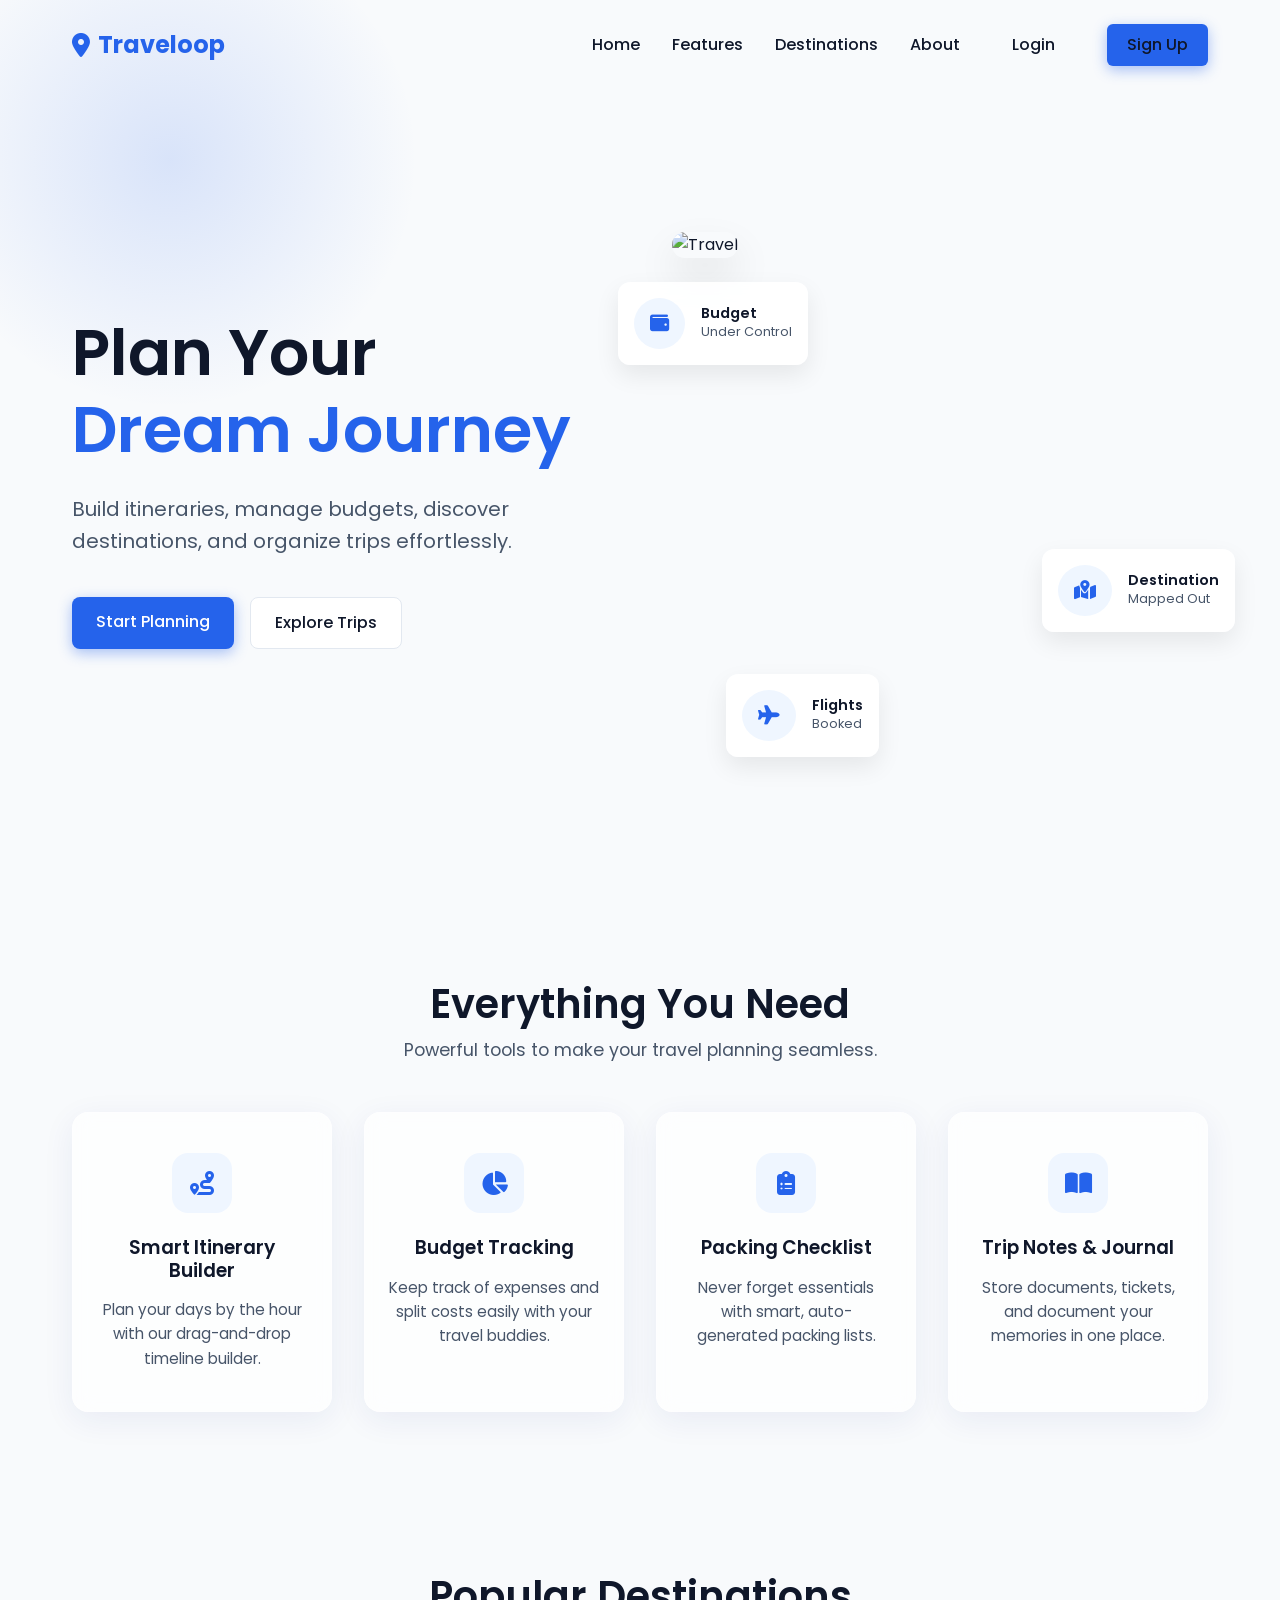
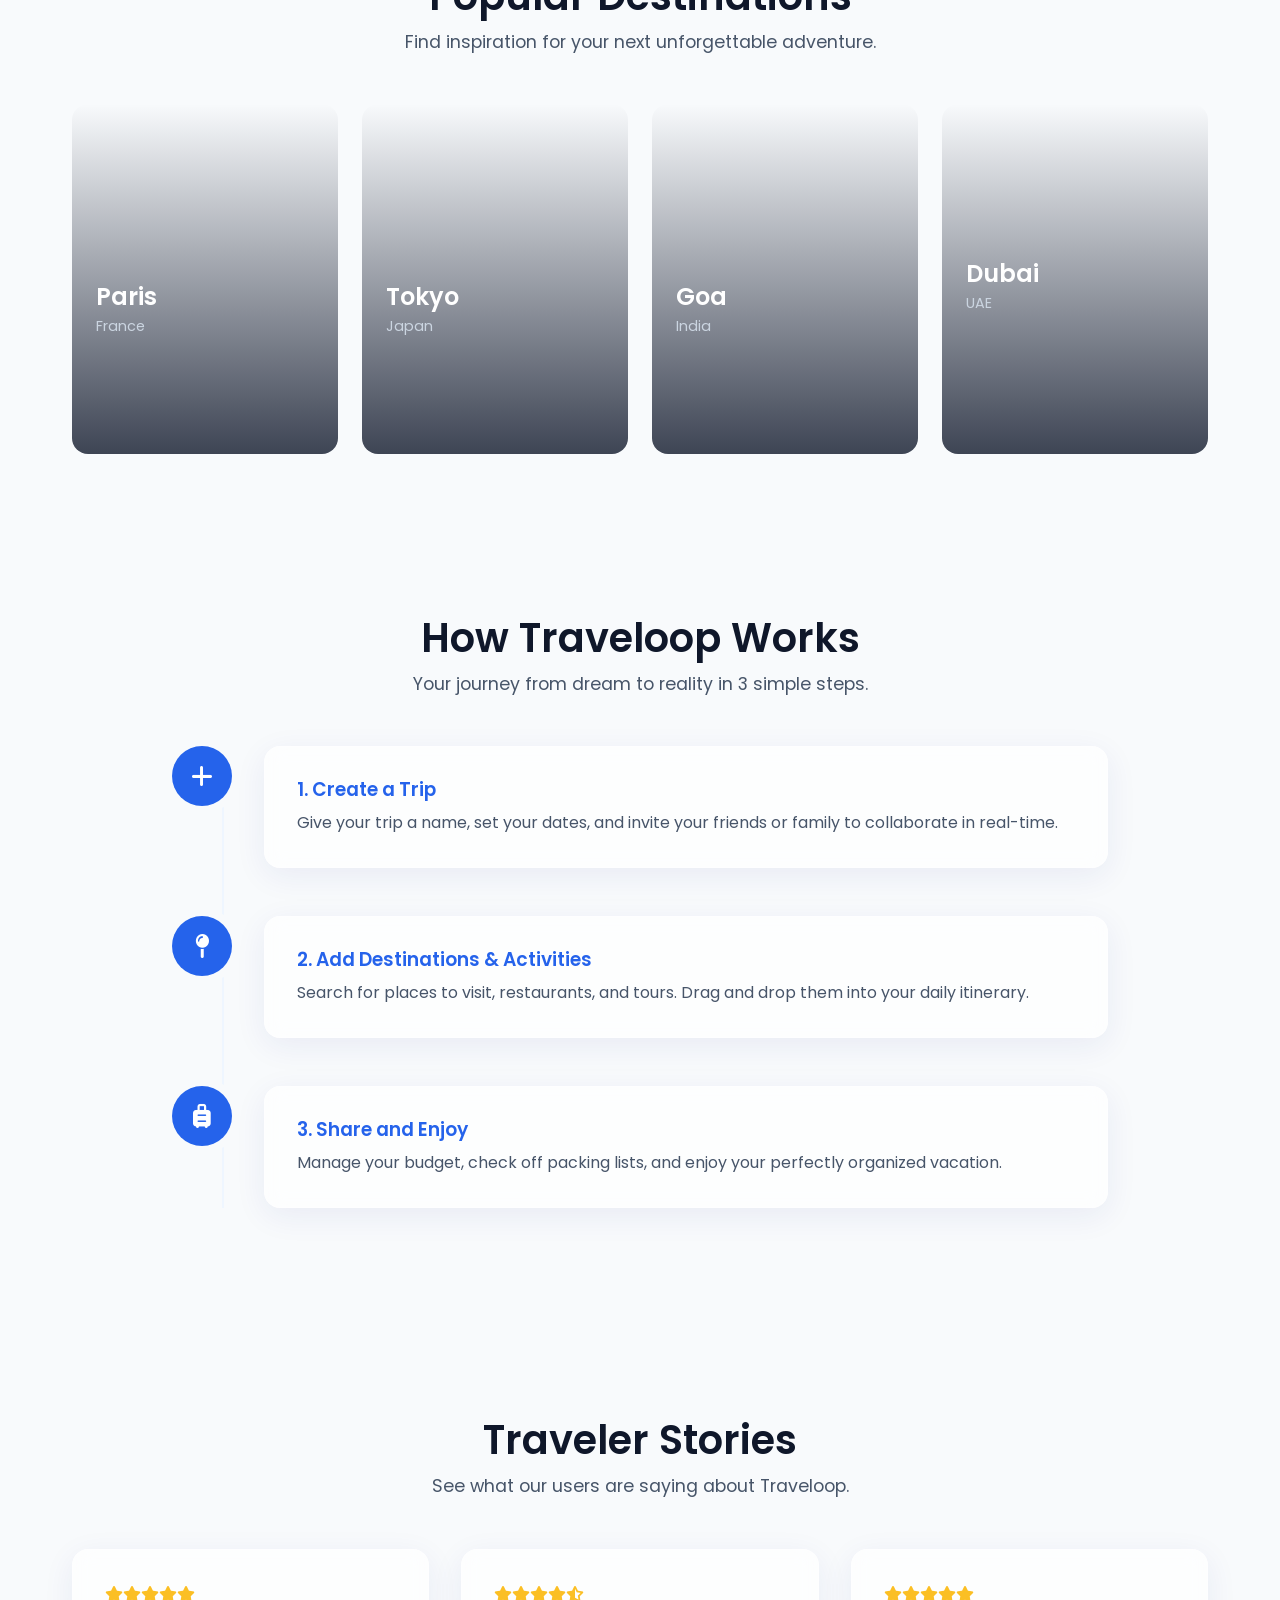
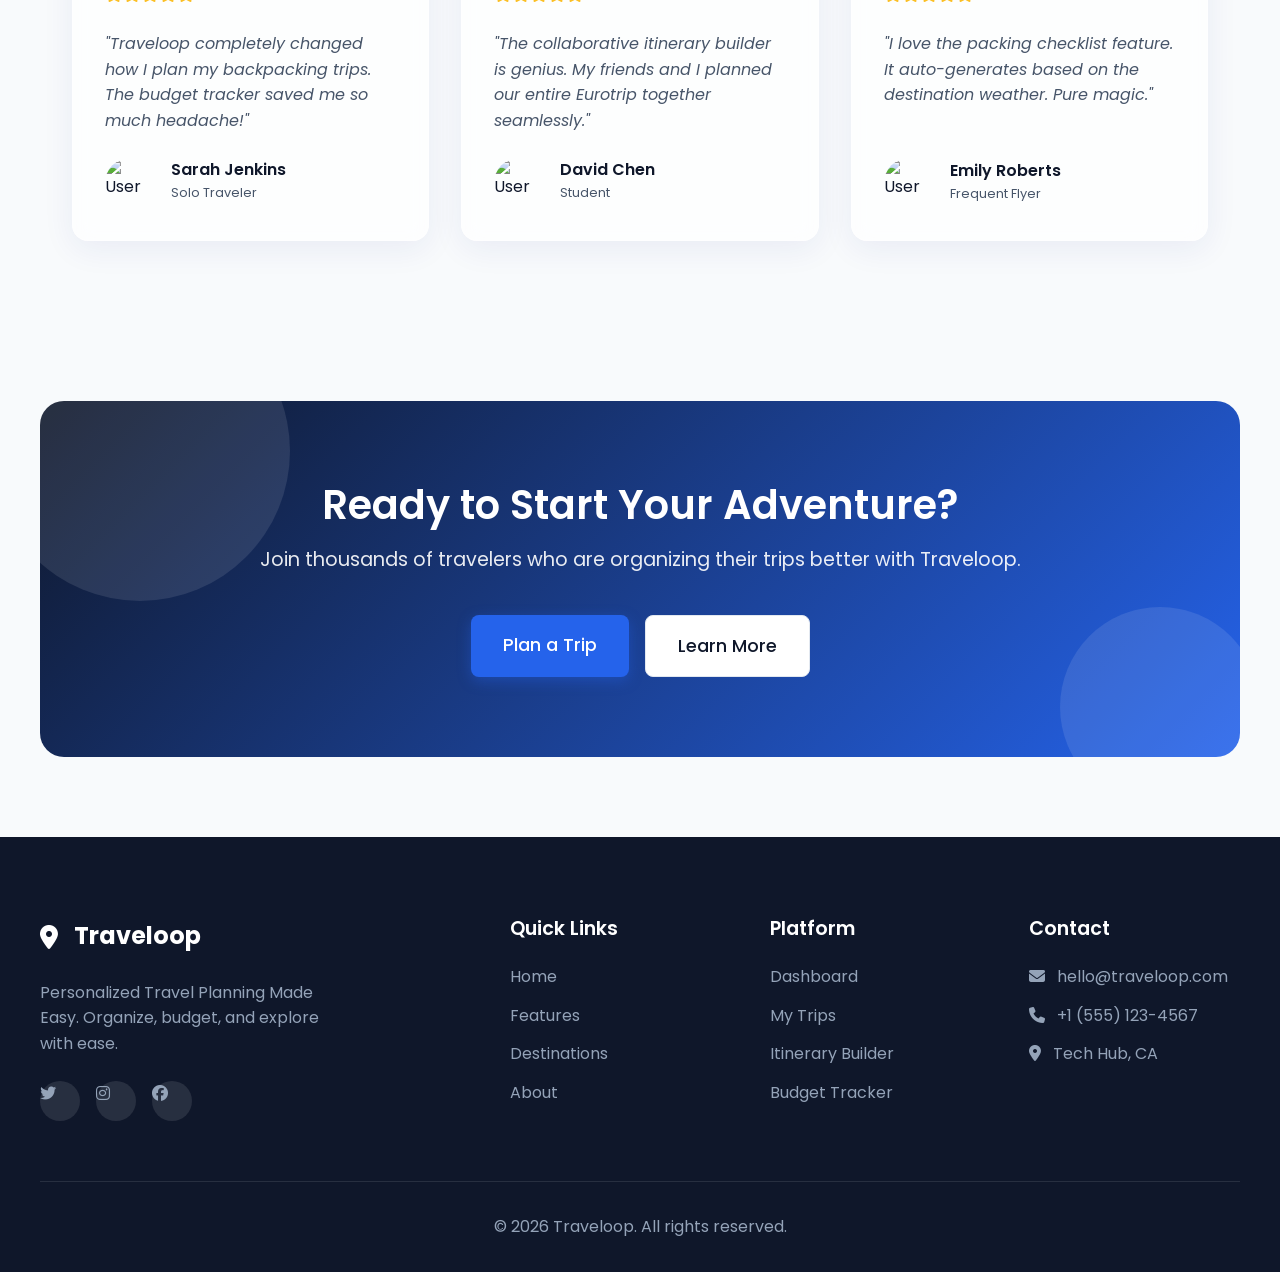
==== index.html @ c803339a "Add files via upload" ====
<!DOCTYPE html>
<html lang="en">
<head>
    <meta charset="UTF-8">
    <meta name="viewport" content="width=device-width, initial-scale=1.0">
    <title>Traveloop | Personalized Travel Planning</title>
    <!-- Google Fonts: Poppins -->
    <link href="https://fonts.googleapis.com/css2?family=Poppins:wght@300;400;500;600;700&display=swap" rel="stylesheet">
    <!-- Font Awesome for Icons -->
    <link rel="stylesheet" href="https://cdnjs.cloudflare.com/ajax/libs/font-awesome/6.4.0/css/all.min.css">
    <!-- Custom CSS -->
    <link rel="stylesheet" href="main.css">
</head>
<body>

    <!-- Navbar -->
    <nav class="navbar" id="navbar">
        <div class="nav-container">
            <a href="index.html" class="logo"><i class="fa-solid fa-location-dot"></i> Traveloop</a>
            <div class="nav-links" id="nav-links">
                <a href="#home">Home</a>
                <a href="#features">Features</a>
                <a href="#destinations">Destinations</a>
                <a href="#about">About</a>
                <a href="login.html" class="nav-btn login-btn">Login</a>
                <a href="signup.html" class="nav-btn signup-btn">Sign Up</a>
            </div>
            <div class="hamburger" id="hamburger">
                <i class="fa-solid fa-bars"></i>
            </div>
        </div>
    </nav>

    <!-- Hero Section -->
    <section id="home" class="hero">
        <div class="hero-content animate-on-scroll">
            <h1>Plan Your <span>Dream Journey</span></h1>
            <p>Build itineraries, manage budgets, discover destinations, and organize trips effortlessly.</p>
            <div class="hero-buttons">
                <a href="login.html" class="btn btn-primary">Start Planning</a>
                <a href="#destinations" class="btn btn-secondary">Explore Trips</a>
            </div>
        </div>
        <div class="hero-visuals animate-on-scroll">
            <div class="illustration-container">
                <img src="https://images.unsplash.com/photo-1436491865332-7a61a109cc05?auto=format&fit=crop&q=80&w=800" alt="Travel">
                <!-- Floating Cards -->
                <div class="floating-card card-1">
                    <i class="fa-solid fa-wallet"></i>
                    <div>
                        <h4>Budget</h4>
                        <p>Under Control</p>
                    </div>
                </div>
                <div class="floating-card card-2">
                    <i class="fa-solid fa-map-location-dot"></i>
                    <div>
                        <h4>Destination</h4>
                        <p>Mapped Out</p>
                    </div>
                </div>
                <div class="floating-card card-3">
                    <i class="fa-solid fa-plane"></i>
                    <div>
                        <h4>Flights</h4>
                        <p>Booked</p>
                    </div>
                </div>
            </div>
        </div>
    </section>

    <!-- Features Section -->
    <section id="features" class="features">
        <div class="section-header animate-on-scroll">
            <h2>Everything You Need</h2>
            <p>Powerful tools to make your travel planning seamless.</p>
        </div>
        <div class="features-grid">
            <div class="feature-card glass-card animate-on-scroll">
                <div class="icon-wrapper"><i class="fa-solid fa-route"></i></div>
                <h3>Smart Itinerary Builder</h3>
                <p>Plan your days by the hour with our drag-and-drop timeline builder.</p>
            </div>
            <div class="feature-card glass-card animate-on-scroll">
                <div class="icon-wrapper"><i class="fa-solid fa-chart-pie"></i></div>
                <h3>Budget Tracking</h3>
                <p>Keep track of expenses and split costs easily with your travel buddies.</p>
            </div>
            <div class="feature-card glass-card animate-on-scroll">
                <div class="icon-wrapper"><i class="fa-solid fa-clipboard-list"></i></div>
                <h3>Packing Checklist</h3>
                <p>Never forget essentials with smart, auto-generated packing lists.</p>
            </div>
            <div class="feature-card glass-card animate-on-scroll">
                <div class="icon-wrapper"><i class="fa-solid fa-book-open"></i></div>
                <h3>Trip Notes & Journal</h3>
                <p>Store documents, tickets, and document your memories in one place.</p>
            </div>
        </div>
    </section>

    <!-- Destinations Section -->
    <section id="destinations" class="destinations">
        <div class="section-header animate-on-scroll">
            <h2>Popular Destinations</h2>
            <p>Find inspiration for your next unforgettable adventure.</p>
        </div>
        <div class="destinations-grid">
            
            <div class="dest-card animate-on-scroll" 
                 onclick="window.location.href='explore_trips.html';" 
                 style="background-image: url('https://images.unsplash.com/photo-1502602898657-3e91760cbb34?auto=format&fit=crop&q=80&w=600'); cursor: pointer;">
                <div class="dest-overlay"></div>
                <div class="dest-info">
                    <h3>Paris</h3>
                    <span>France</span>
                    <p>The city of light, love, and iconic landmarks.</p>
                    <a href="explore_trips.html" class="btn btn-outline">Explore</a>
                </div>
            </div>

            <div class="dest-card animate-on-scroll" 
                 onclick="window.location.href='explore_trips.html';" 
                 style="background-image: url('https://images.unsplash.com/photo-1540959733332-eab4deabeeaf?auto=format&fit=crop&q=80&w=600'); cursor: pointer;">
                <div class="dest-overlay"></div>
                <div class="dest-info">
                    <h3>Tokyo</h3>
                    <span>Japan</span>
                    <p>A dazzling mix of ultramodern and traditional culture.</p>
                    <a href="explore_trips.html" class="btn btn-outline">Explore</a>
                </div>
            </div>

            <div class="dest-card animate-on-scroll" 
                 onclick="window.location.href='explore_trips.html';" 
                 style="background-image: url('https://images.unsplash.com/photo-1512343879784-a960bf40e7f2?auto=format&fit=crop&q=80&w=600'); cursor: pointer;">
                <div class="dest-overlay"></div>
                <div class="dest-info">
                    <h3>Goa</h3>
                    <span>India</span>
                    <p>Stunning beaches, vibrant nightlife, and rich history.</p>
                    <a href="explore_trips.html" class="btn btn-outline">Explore</a>
                </div>
            </div>

            <div class="dest-card animate-on-scroll" 
                 onclick="window.location.href='explore_trips.html';" 
                 style="background-image: url('https://images.unsplash.com/photo-1512453979798-5ea266f8880c?auto=format&fit=crop&q=80&w=600'); cursor: pointer;">
                <div class="dest-overlay"></div>
                <div class="dest-info">
                    <h3>Dubai</h3>
                    <span>UAE</span>
                    <p>Luxury shopping, ultramodern architecture, and desert safaris.</p>
                    <a href="explore_trips.html" class="btn btn-outline">Explore</a>
                </div>
            </div>

        </div>
    </section>

    <!-- How It Works Timeline -->
    <section id="about" class="how-it-works">
        <div class="section-header animate-on-scroll">
            <h2>How Traveloop Works</h2>
            <p>Your journey from dream to reality in 3 simple steps.</p>
        </div>
        <div class="timeline">
            <div class="timeline-item animate-on-scroll">
                <div class="timeline-icon"><i class="fa-solid fa-plus"></i></div>
                <div class="timeline-content glass-card">
                    <h3>1. Create a Trip</h3>
                    <p>Give your trip a name, set your dates, and invite your friends or family to collaborate in real-time.</p>
                </div>
            </div>
            <div class="timeline-item animate-on-scroll">
                <div class="timeline-icon"><i class="fa-solid fa-map-pin"></i></div>
                <div class="timeline-content glass-card">
                    <h3>2. Add Destinations & Activities</h3>
                    <p>Search for places to visit, restaurants, and tours. Drag and drop them into your daily itinerary.</p>
                </div>
            </div>
            <div class="timeline-item animate-on-scroll">
                <div class="timeline-icon"><i class="fa-solid fa-suitcase-rolling"></i></div>
                <div class="timeline-content glass-card">
                    <h3>3. Share and Enjoy</h3>
                    <p>Manage your budget, check off packing lists, and enjoy your perfectly organized vacation.</p>
                </div>
            </div>
        </div>
    </section>

    <!-- Testimonials -->
    <section class="testimonials">
        <div class="section-header animate-on-scroll">
            <h2>Traveler Stories</h2>
            <p>See what our users are saying about Traveloop.</p>
        </div>
        <div class="testimonial-grid">
            <div class="test-card glass-card animate-on-scroll">
                <div class="stars"><i class="fa-solid fa-star"></i><i class="fa-solid fa-star"></i><i class="fa-solid fa-star"></i><i class="fa-solid fa-star"></i><i class="fa-solid fa-star"></i></div>
                <p>"Traveloop completely changed how I plan my backpacking trips. The budget tracker saved me so much headache!"</p>
                <div class="user-info">
                    <img src="https://randomuser.me/api/portraits/women/44.jpg" alt="User">
                    <div>
                        <h4>Sarah Jenkins</h4>
                        <span>Solo Traveler</span>
                    </div>
                </div>
            </div>
            <div class="test-card glass-card animate-on-scroll">
                <div class="stars"><i class="fa-solid fa-star"></i><i class="fa-solid fa-star"></i><i class="fa-solid fa-star"></i><i class="fa-solid fa-star"></i><i class="fa-solid fa-star-half-stroke"></i></div>
                <p>"The collaborative itinerary builder is genius. My friends and I planned our entire Eurotrip together seamlessly."</p>
                <div class="user-info">
                    <img src="https://randomuser.me/api/portraits/men/32.jpg" alt="User">
                    <div>
                        <h4>David Chen</h4>
                        <span>Student</span>
                    </div>
                </div>
            </div>
            <div class="test-card glass-card animate-on-scroll">
                <div class="stars"><i class="fa-solid fa-star"></i><i class="fa-solid fa-star"></i><i class="fa-solid fa-star"></i><i class="fa-solid fa-star"></i><i class="fa-solid fa-star"></i></div>
                <p>"I love the packing checklist feature. It auto-generates based on the destination weather. Pure magic."</p>
                <div class="user-info">
                    <img src="https://randomuser.me/api/portraits/women/68.jpg" alt="User">
                    <div>
                        <h4>Emily Roberts</h4>
                        <span>Frequent Flyer</span>
                    </div>
                </div>
            </div>
        </div>
    </section>

    <!-- CTA Section -->
    <section class="cta-banner animate-on-scroll">
        <div class="cta-content">
            <h2>Ready to Start Your Adventure?</h2>
            <p>Join thousands of travelers who are organizing their trips better with Traveloop.</p>
            <div class="cta-buttons">
                <a href="create-trip.html" class="btn btn-primary btn-large">Plan a Trip</a>
                <a href="#features" class="btn btn-secondary btn-large">Learn More</a>
            </div>
        </div>
        <!-- Floating decorative shapes -->
        <div class="shape shape-1"></div>
        <div class="shape shape-2"></div>
    </section>

    <!-- Footer -->
    <footer class="footer">
        <div class="footer-grid">
            <div class="footer-col brand-col">
                <a href="index.html" class="logo"><i class="fa-solid fa-location-dot"></i> Traveloop</a>
                <p>Personalized Travel Planning Made Easy. Organize, budget, and explore with ease.</p>
                <div class="social-links">
                    <a href="#"><i class="fa-brands fa-twitter"></i></a>
                    <a href="#"><i class="fa-brands fa-instagram"></i></a>
                    <a href="#"><i class="fa-brands fa-facebook"></i></a>
                </div>
            </div>
            <div class="footer-col">
                <h4>Quick Links</h4>
                <a href="#home">Home</a>
                <a href="#features">Features</a>
                <a href="#destinations">Destinations</a>
                <a href="#about">About</a>
            </div>
            <div class="footer-col">
                <h4>Platform</h4>
                <a href="dashboard.html">Dashboard</a>
                <a href="my-trips.html">My Trips</a>
                <a href="itinerary.html">Itinerary Builder</a>
                <a href="budget.html">Budget Tracker</a>
            </div>
            <div class="footer-col">
                <h4>Contact</h4>
                <p><i class="fa-solid fa-envelope"></i> hello@traveloop.com</p>
                <p><i class="fa-solid fa-phone"></i> +1 (555) 123-4567</p>
                <p><i class="fa-solid fa-map-marker-alt"></i> Tech Hub, CA</p>
            </div>
        </div>
        <div class="footer-bottom">
            <p>&copy; 2026 Traveloop. All rights reserved.</p>
        </div>
    </footer>

    <!-- Interactive Scripts -->
    <script>
        // Sticky Navbar
        const navbar = document.getElementById('navbar');
        window.addEventListener('scroll', () => {
            if (window.scrollY > 50) {
                navbar.classList.add('scrolled');
            } else {
                navbar.classList.remove('scrolled');
            }
        });

        // Mobile Hamburger Menu
        const hamburger = document.getElementById('hamburger');
        const navLinks = document.getElementById('nav-links');
        
        hamburger.addEventListener('click', () => {
            navLinks.classList.toggle('active');
            hamburger.innerHTML = navLinks.classList.contains('active') 
                ? '<i class="fa-solid fa-xmark"></i>' 
                : '<i class="fa-solid fa-bars"></i>';
        });

        // Scroll Animations (Intersection Observer)
        const scrollElements = document.querySelectorAll('.animate-on-scroll');

        const elementInView = (el, dividend = 1) => {
            const elementTop = el.getBoundingClientRect().top;
            return (elementTop <= (window.innerHeight || document.documentElement.clientHeight) / dividend);
        };

        const displayScrollElement = (element) => {
            element.classList.add('visible');
        };

        const handleScrollAnimation = () => {
            scrollElements.forEach((el) => {
                if (elementInView(el, 1.15)) {
                    displayScrollElement(el);
                }
            })
        }

        // Initialize and listen
        window.addEventListener('scroll', () => {
            handleScrollAnimation();
        });
        // Trigger once on load
        handleScrollAnimation();
    </script>
</body>
</html>
---- main.css ----
/* --- Variables & Global Resets --- */
:root {
    --primary-blue: #2563eb;
    --primary-blue-hover: #1d4ed8;
    --primary-blue-light: #eff6ff;
    --dark-navy: #0f172a;
    --bg-light: #f8fafc;
    --text-gray: #475569;
    --white: #ffffff;
    --transition: all 0.3s cubic-bezier(0.4, 0, 0.2, 1);
}

* {
    margin: 0;
    padding: 0;
    box-sizing: border-box;
}

html {
    scroll-behavior: smooth;
    font-family: 'Poppins', sans-serif;
}

body {
    background-color: var(--bg-light);
    color: var(--dark-navy);
    line-height: 1.6;
    overflow-x: hidden;
}

/* --- Typography & Utilities --- */
h1, h2, h3, h4 { font-weight: 600; line-height: 1.2; }
a { text-decoration: none; color: inherit; transition: var(--transition); }
ul { list-style: none; }

.section-header {
    text-align: center;
    margin-bottom: 3rem;
}

.section-header h2 {
    font-size: 2.5rem;
    margin-bottom: 0.5rem;
    color: var(--dark-navy);
}

.section-header p {
    color: var(--text-gray);
    font-size: 1.1rem;
}

/* Glassmorphism Classes */
.glass-card {
    background: rgba(255, 255, 255, 0.7);
    backdrop-filter: blur(10px);
    -webkit-backdrop-filter: blur(10px);
    border: 1px solid rgba(255, 255, 255, 0.3);
    box-shadow: 0 8px 32px 0 rgba(31, 38, 135, 0.07);
    border-radius: 16px;
}

/* Buttons */
.btn {
    display: inline-block;
    padding: 0.75rem 1.5rem;
    border-radius: 8px;
    font-weight: 500;
    cursor: pointer;
    transition: var(--transition);
    border: none;
    text-align: center;
}

.btn-primary {
    background-color: var(--primary-blue);
    color: var(--white);
    box-shadow: 0 4px 14px 0 rgba(37, 99, 235, 0.39);
}

.btn-primary:hover {
    background-color: var(--primary-blue-hover);
    transform: translateY(-2px);
    box-shadow: 0 6px 20px rgba(37, 99, 235, 0.4);
}

.btn-secondary {
    background-color: var(--white);
    color: var(--dark-navy);
    border: 1px solid #e2e8f0;
}

.btn-secondary:hover {
    background-color: var(--primary-blue-light);
    color: var(--primary-blue);
    transform: translateY(-2px);
}

.btn-outline {
    border: 2px solid var(--white);
    color: var(--white);
}

.btn-outline:hover {
    background-color: var(--white);
    color: var(--dark-navy);
}

.btn-large {
    padding: 1rem 2rem;
    font-size: 1.1rem;
}

/* --- Navbar --- */
.navbar {
    position: fixed;
    top: 0;
    width: 100%;
    z-index: 1000;
    transition: var(--transition);
    padding: 1.5rem 0;
    background: transparent;
}

.navbar.scrolled {
    background: rgba(255, 255, 255, 0.9);
    backdrop-filter: blur(10px);
    padding: 1rem 0;
    box-shadow: 0 4px 6px -1px rgba(0, 0, 0, 0.05);
}

.nav-container {
    max-width: 1200px;
    margin: 0 auto;
    padding: 0 2rem;
    display: flex;
    justify-content: space-between;
    align-items: center;
}

.logo {
    font-size: 1.5rem;
    font-weight: 700;
    color: var(--primary-blue);
    display: flex;
    align-items: center;
    gap: 0.5rem;
}

.nav-links {
    display: flex;
    align-items: center;
    gap: 2rem;
}

.nav-links a {
    font-weight: 500;
    color: var(--dark-navy);
    position: relative;
}

.nav-links a:not(.nav-btn):hover {
    color: var(--primary-blue);
}

.nav-links a:not(.nav-btn)::after {
    content: '';
    position: absolute;
    width: 0;
    height: 2px;
    bottom: -4px;
    left: 0;
    background-color: var(--primary-blue);
    transition: width 0.3s ease;
}

.nav-links a:not(.nav-btn):hover::after {
    width: 100%;
}

.nav-btn {
    padding: 0.5rem 1.25rem;
    border-radius: 6px;
    font-weight: 500;
}

.login-btn {
    color: var(--primary-blue);
}

.signup-btn {
    background-color: var(--primary-blue);
    color: var(--white);
    box-shadow: 0 4px 14px 0 rgba(37, 99, 235, 0.39);
}

.signup-btn:hover { color: var(--white); background-color: var(--primary-blue-hover); }

.hamburger {
    display: none;
    font-size: 1.5rem;
    cursor: pointer;
    color: var(--dark-navy);
}

/* --- Hero Section --- */
.hero {
    min-height: 100vh;
    display: flex;
    align-items: center;
    max-width: 1200px;
    margin: 0 auto;
    padding: 6rem 2rem 2rem;
    gap: 4rem;
    position: relative;
}

/* Background Gradients */
.hero::before {
    content: '';
    position: absolute;
    top: -10%;
    left: -10%;
    width: 500px;
    height: 500px;
    background: radial-gradient(circle, rgba(37,99,235,0.15) 0%, rgba(255,255,255,0) 70%);
    z-index: -1;
}

.hero-content {
    flex: 1;
}

.hero-content h1 {
    font-size: 4rem;
    margin-bottom: 1.5rem;
    color: var(--dark-navy);
}

.hero-content h1 span {
    color: var(--primary-blue);
}

.hero-content p {
    font-size: 1.25rem;
    color: var(--text-gray);
    margin-bottom: 2.5rem;
}

.hero-buttons {
    display: flex;
    gap: 1rem;
}

.hero-visuals {
    flex: 1;
    position: relative;
}

.illustration-container {
    position: relative;
    width: 100%;
    height: 500px;
}

.illustration-container img {
    width: 100%;
    height: 100%;
    object-fit: cover;
    border-radius: 24px;
    box-shadow: 0 20px 40px rgba(0,0,0,0.1);
}

/* Floating Cards Animation */
@keyframes float {
    0% { transform: translateY(0px); }
    50% { transform: translateY(-15px); }
    100% { transform: translateY(0px); }
}

.floating-card {
    position: absolute;
    background: rgba(255, 255, 255, 0.9);
    backdrop-filter: blur(10px);
    padding: 1rem;
    border-radius: 12px;
    display: flex;
    align-items: center;
    gap: 1rem;
    box-shadow: 0 10px 25px rgba(0,0,0,0.08);
    animation: float 4s ease-in-out infinite;
}

.floating-card i {
    background: var(--primary-blue-light);
    color: var(--primary-blue);
    padding: 1rem;
    border-radius: 50%;
    font-size: 1.2rem;
}

.floating-card h4 { font-size: 0.9rem; margin: 0; }
.floating-card p { font-size: 0.8rem; color: var(--text-gray); margin: 0; }

.card-1 { top: 10%; left: -10%; animation-delay: 0s; }
.card-2 { bottom: 20%; right: -5%; animation-delay: 1.5s; }
.card-3 { bottom: -5%; left: 10%; animation-delay: 0.7s; }

/* --- Features Section --- */
.features {
    padding: 5rem 2rem;
    max-width: 1200px;
    margin: 0 auto;
}

.features-grid {
    display: grid;
    grid-template-columns: repeat(auto-fit, minmax(250px, 1fr));
    gap: 2rem;
}

.feature-card {
    padding: 2.5rem 1.5rem;
    text-align: center;
    transition: var(--transition);
}

.feature-card:hover {
    transform: translateY(-10px);
    box-shadow: 0 15px 35px rgba(37, 99, 235, 0.1);
}

.feature-card .icon-wrapper {
    width: 60px;
    height: 60px;
    background: var(--primary-blue-light);
    border-radius: 16px;
    display: flex;
    align-items: center;
    justify-content: center;
    margin: 0 auto 1.5rem;
    color: var(--primary-blue);
    font-size: 1.5rem;
    transition: var(--transition);
}

.feature-card:hover .icon-wrapper {
    background: var(--primary-blue);
    color: var(--white);
}

.feature-card h3 { margin-bottom: 1rem; }
.feature-card p { color: var(--text-gray); font-size: 0.95rem; }

/* --- Destinations Section --- */
.destinations {
    padding: 5rem 2rem;
    max-width: 1200px;
    margin: 0 auto;
}

.destinations-grid {
    display: grid;
    grid-template-columns: repeat(auto-fit, minmax(250px, 1fr));
    gap: 1.5rem;
}

.dest-card {
    height: 350px;
    border-radius: 16px;
    background-size: cover;
    background-position: center;
    position: relative;
    overflow: hidden;
    cursor: pointer;
}

.dest-overlay {
    position: absolute;
    inset: 0;
    background: linear-gradient(to bottom, rgba(0,0,0,0) 0%, rgba(15,23,42,0.8) 100%);
    transition: var(--transition);
}

.dest-info {
    position: absolute;
    bottom: 0;
    left: 0;
    width: 100%;
    padding: 2rem 1.5rem;
    color: var(--white);
    transform: translateY(40px);
    transition: var(--transition);
}

.dest-info h3 { font-size: 1.5rem; margin-bottom: 0.2rem; }
.dest-info span { font-size: 0.9rem; color: #cbd5e1; display: block; margin-bottom: 1rem; }
.dest-info p { font-size: 0.9rem; margin-bottom: 1rem; opacity: 0; transition: var(--transition); }
.dest-info .btn { opacity: 0; transition: var(--transition); padding: 0.5rem 1rem;}

.dest-card:hover .dest-overlay { background: linear-gradient(to bottom, rgba(0,0,0,0.2) 0%, rgba(15,23,42,0.9) 100%); }
.dest-card:hover .dest-info { transform: translateY(0); }
.dest-card:hover .dest-info p, .dest-card:hover .dest-info .btn { opacity: 1; }
.dest-card:hover { transform: scale(1.02); box-shadow: 0 10px 30px rgba(0,0,0,0.2); }

/* --- How it Works Timeline --- */
.how-it-works {
    padding: 5rem 2rem;
    max-width: 1000px;
    margin: 0 auto;
}

.timeline {
    position: relative;
}

.timeline::before {
    content: '';
    position: absolute;
    left: 50px;
    top: 0;
    bottom: 0;
    width: 2px;
    background: var(--primary-blue-light);
}

.timeline-item {
    display: flex;
    align-items: flex-start;
    gap: 2rem;
    margin-bottom: 3rem;
    position: relative;
}

.timeline-icon {
    width: 60px;
    height: 60px;
    background: var(--primary-blue);
    color: var(--white);
    border-radius: 50%;
    display: flex;
    align-items: center;
    justify-content: center;
    font-size: 1.5rem;
    z-index: 2;
    flex-shrink: 0;
    box-shadow: 0 0 0 8px var(--bg-light);
}

.timeline-content {
    padding: 2rem;
    flex: 1;
}

.timeline-content h3 { color: var(--primary-blue); margin-bottom: 0.5rem; }
.timeline-content p { color: var(--text-gray); }

/* --- Testimonials Section --- */
.testimonials {
    padding: 5rem 2rem;
    max-width: 1200px;
    margin: 0 auto;
}

.testimonial-grid {
    display: grid;
    grid-template-columns: repeat(auto-fit, minmax(300px, 1fr));
    gap: 2rem;
}

.test-card {
    padding: 2rem;
    display: flex;
    flex-direction: column;
    gap: 1.5rem;
}

.stars { color: #fbbf24; }
.test-card > p { font-style: italic; color: var(--text-gray); flex-grow: 1; }

.user-info {
    display: flex;
    align-items: center;
    gap: 1rem;
}

.user-info img {
    width: 50px;
    height: 50px;
    border-radius: 50%;
    object-fit: cover;
}

.user-info h4 { margin: 0; font-size: 1rem; }
.user-info span { font-size: 0.8rem; color: var(--text-gray); }

/* --- CTA Banner --- */
.cta-banner {
    max-width: 1200px;
    margin: 5rem auto;
    background: linear-gradient(135deg, var(--dark-navy) 0%, var(--primary-blue) 100%);
    border-radius: 24px;
    padding: 5rem 2rem;
    text-align: center;
    color: var(--white);
    position: relative;
    overflow: hidden;
}

.cta-content { position: relative; z-index: 2; }
.cta-content h2 { font-size: 2.5rem; margin-bottom: 1rem; color: var(--white); }
.cta-content p { font-size: 1.2rem; margin-bottom: 2.5rem; opacity: 0.9; }
.cta-buttons { display: flex; justify-content: center; gap: 1rem; }

/* Floating Shapes */
.shape {
    position: absolute;
    background: rgba(255,255,255,0.1);
    border-radius: 50%;
}
.shape-1 { width: 300px; height: 300px; top: -100px; left: -50px; }
.shape-2 { width: 200px; height: 200px; bottom: -50px; right: -20px; }

/* --- Footer --- */
.footer {
    background-color: var(--dark-navy);
    color: var(--white);
    padding: 5rem 2rem 2rem;
}

.footer-grid {
    max-width: 1200px;
    margin: 0 auto;
    display: grid;
    grid-template-columns: 2fr 1fr 1fr 1fr;
    gap: 3rem;
    margin-bottom: 3rem;
}

.footer-col.brand-col .logo {
    color: var(--white);
    margin-bottom: 1.5rem;
    display: inline-flex;
}

.footer-col.brand-col p {
    color: #94a3b8;
    margin-bottom: 1.5rem;
    max-width: 300px;
}

.social-links { display: flex; gap: 1rem; }
.social-links a {
    width: 40px;
    height: 40px;
    background: rgba(255,255,255,0.1);
    display: flex;
    align-items: center;
    justify-content: center;
    border-radius: 50%;
}
.social-links a:hover { background: var(--primary-blue); transform: translateY(-3px); }

.footer-col h4 { font-size: 1.2rem; margin-bottom: 1.5rem; }
.footer-col a, .footer-col p {
    color: #94a3b8;
    display: block;
    margin-bottom: 0.8rem;
    transition: var(--transition);
}
.footer-col a:hover { color: var(--white); padding-left: 5px; }
.footer-col i { margin-right: 0.5rem; }

.footer-bottom {
    max-width: 1200px;
    margin: 0 auto;
    border-top: 1px solid rgba(255,255,255,0.1);
    padding-top: 2rem;
    text-align: center;
    color: #94a3b8;
}

/* --- Scroll Animations Logic --- */
.animate-on-scroll {
    opacity: 0;
    transform: translateY(30px);
    transition: opacity 0.8s ease-out, transform 0.8s ease-out;
}

.animate-on-scroll.visible {
    opacity: 1;
    transform: translateY(0);
}

/* --- Media Queries (Responsive Design) --- */
@media (max-width: 1024px) {
    .hero { flex-direction: column; text-align: center; padding-top: 8rem; }
    .hero-buttons { justify-content: center; }
    .hero-content h1 { font-size: 3rem; }
    .card-1 { left: 0; top: 0; }
    .card-2 { right: 0; bottom: 10%; }
    .footer-grid { grid-template-columns: 1fr 1fr; }
}

@media (max-width: 768px) {
    .hamburger { display: block; }
    .nav-links {
        position: absolute;
        top: 100%;
        left: 0;
        width: 100%;
        background: rgba(255, 255, 255, 0.95);
        backdrop-filter: blur(10px);
        flex-direction: column;
        padding: 2rem 0;
        gap: 1.5rem;
        box-shadow: 0 10px 20px rgba(0,0,0,0.1);
        transform: translateY(-150%);
        opacity: 0;
        transition: var(--transition);
        z-index: -1;
    }
    
    .nav-links.active {
        transform: translateY(0);
        opacity: 1;
    }

    .timeline::before { left: 30px; }
    .timeline-icon { width: 40px; height: 40px; font-size: 1rem; box-shadow: 0 0 0 6px var(--bg-light); }
    .timeline-item { gap: 1rem; }
    
    .cta-content h2 { font-size: 2rem; }
    .cta-buttons { flex-direction: column; }
    
    .footer-grid { grid-template-columns: 1fr; gap: 2rem; }
}

/* --- Global Breadcrumb Styling --- */
.breadcrumb-container {
    display: flex;
    justify-content: center;
    align-items: center;
    gap: 10px;
    font-size: 0.9rem;
    margin-bottom: 1rem;
    opacity: 0.85;
    font-weight: 500;
}

.breadcrumb-container a {
    color: white;
    text-decoration: none;
    transition: var(--transition);
}

.breadcrumb-container a:hover {
    color: #93c5fd; /* Light blue on hover */
    text-decoration: underline;
}

.breadcrumb-container span {
    color: rgba(255, 255, 255, 0.7);
}

.breadcrumb-separator {
    font-size: 0.8rem;
    color: rgba(255, 255, 255, 0.5);
}
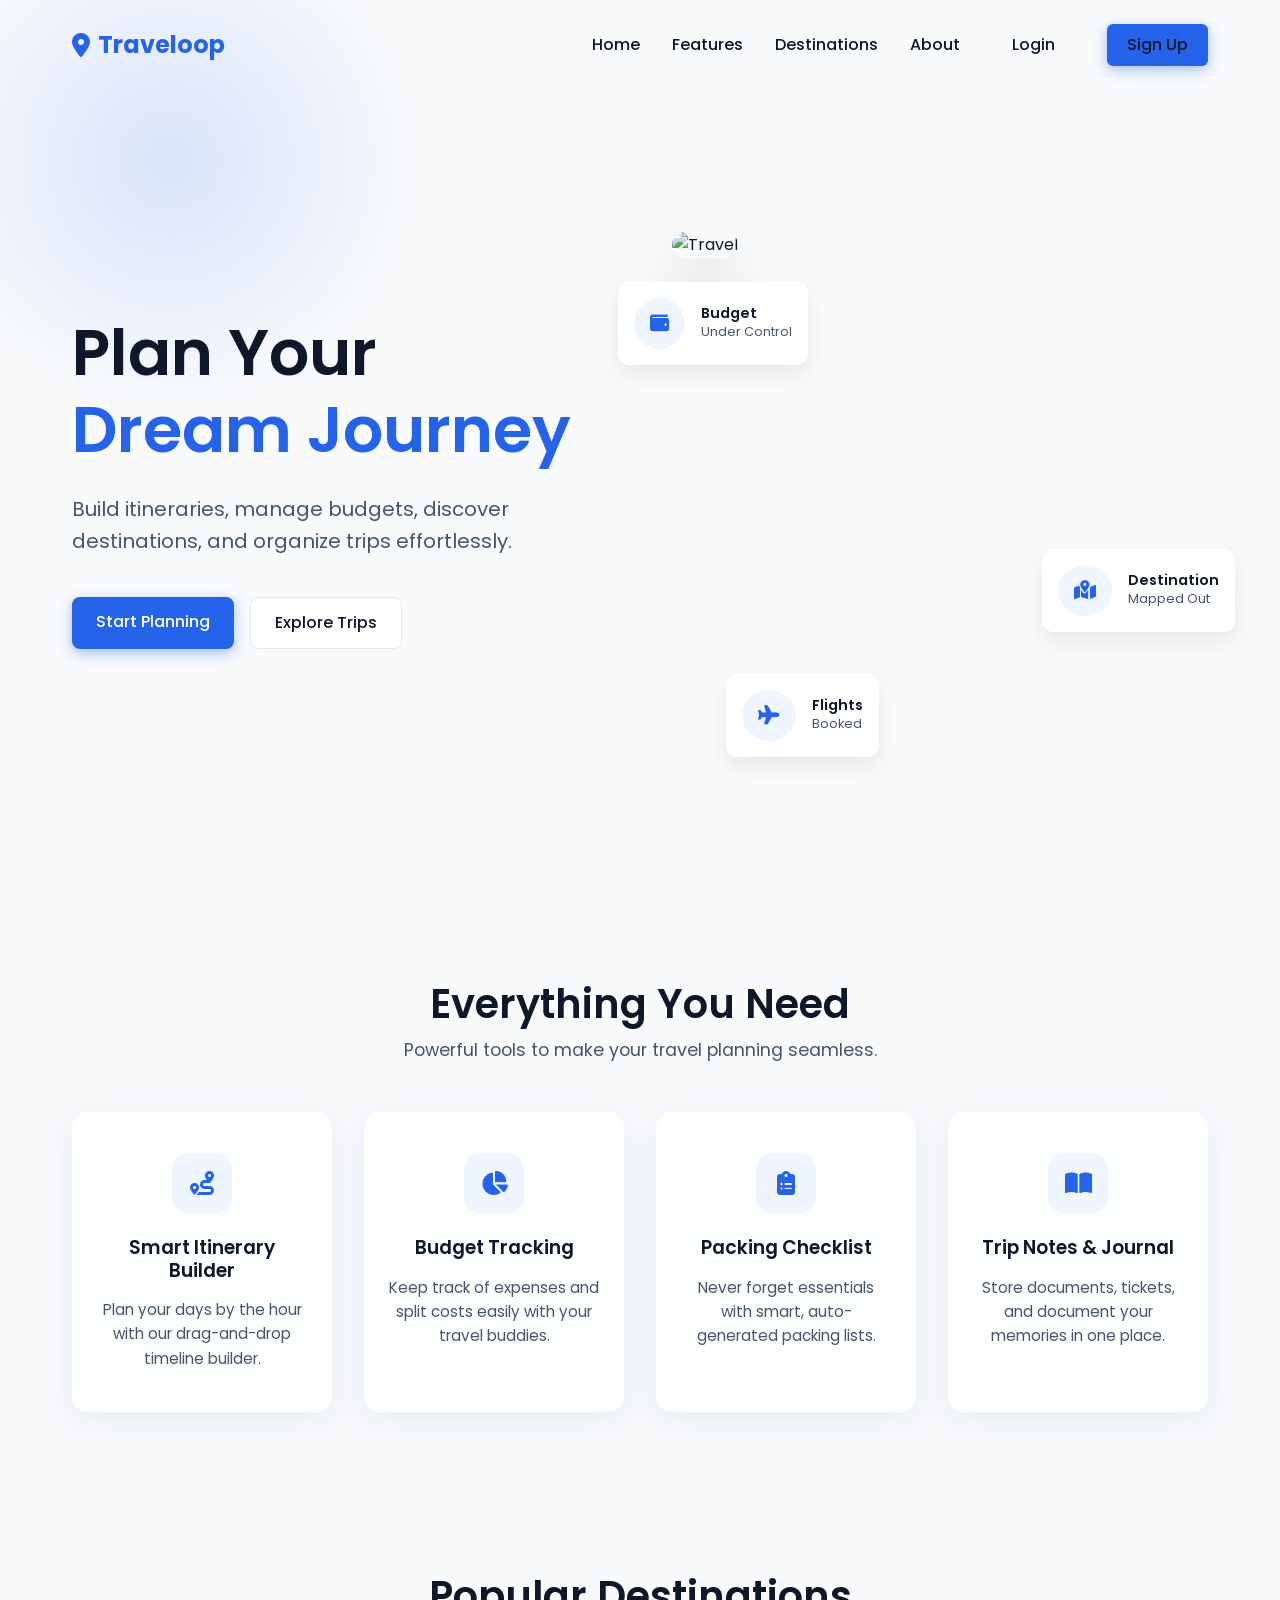
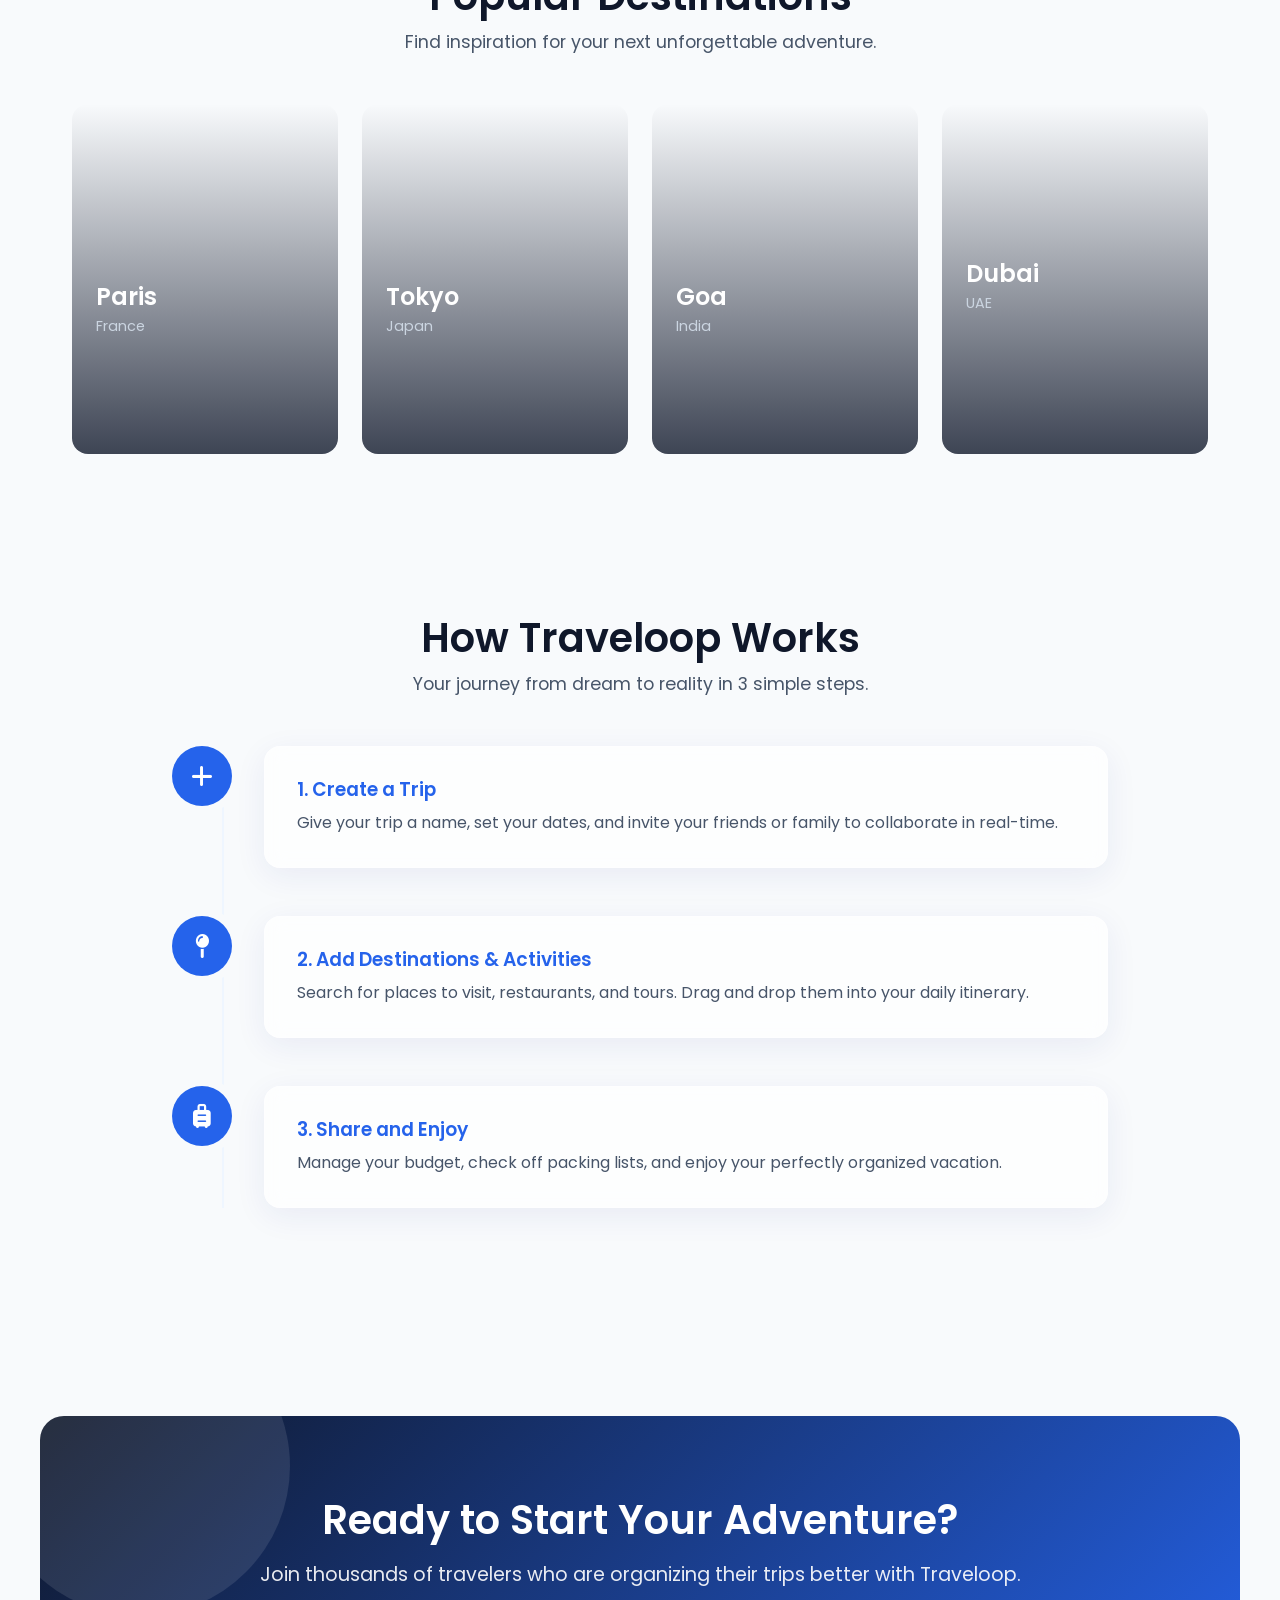
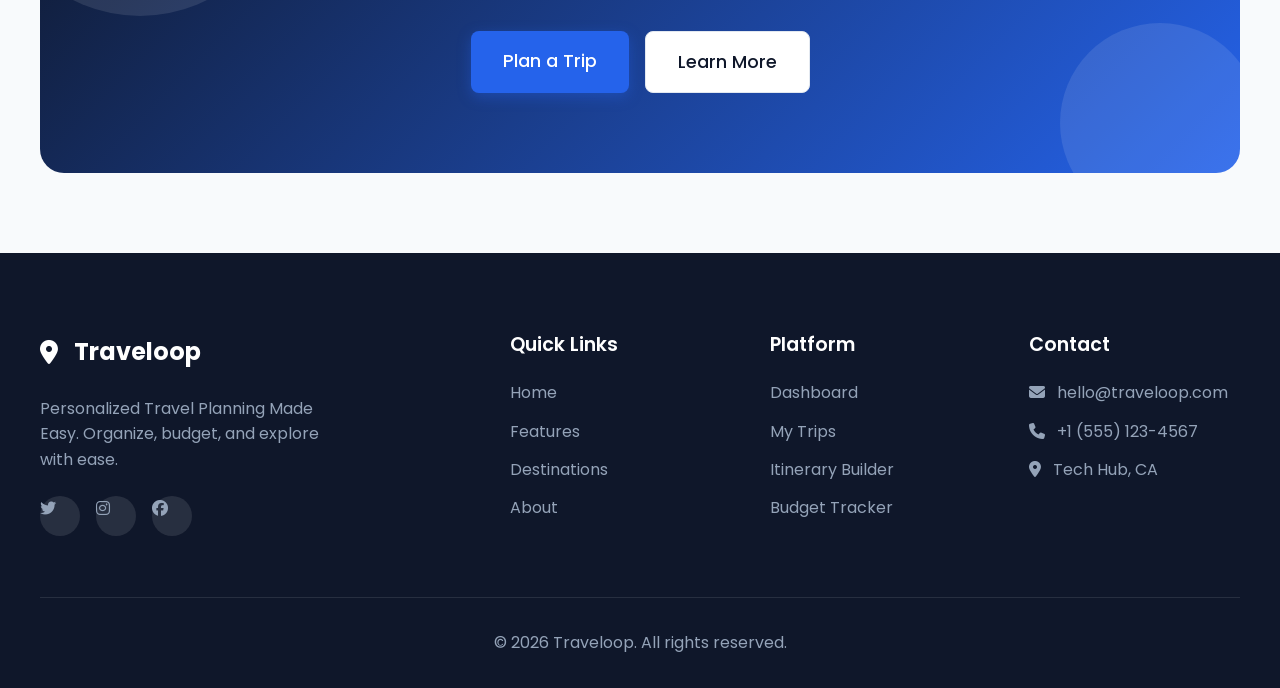
==== commit 700626c0: "Update index.html" ====
--- a/index.html
+++ b/index.html
@@ -189,50 +189,7 @@
             </div>
         </div>
     </section>
-
-    <!-- Testimonials -->
-    <section class="testimonials">
-        <div class="section-header animate-on-scroll">
-            <h2>Traveler Stories</h2>
-            <p>See what our users are saying about Traveloop.</p>
-        </div>
-        <div class="testimonial-grid">
-            <div class="test-card glass-card animate-on-scroll">
-                <div class="stars"><i class="fa-solid fa-star"></i><i class="fa-solid fa-star"></i><i class="fa-solid fa-star"></i><i class="fa-solid fa-star"></i><i class="fa-solid fa-star"></i></div>
-                <p>"Traveloop completely changed how I plan my backpacking trips. The budget tracker saved me so much headache!"</p>
-                <div class="user-info">
-                    <img src="https://randomuser.me/api/portraits/women/44.jpg" alt="User">
-                    <div>
-                        <h4>Sarah Jenkins</h4>
-                        <span>Solo Traveler</span>
-                    </div>
-                </div>
-            </div>
-            <div class="test-card glass-card animate-on-scroll">
-                <div class="stars"><i class="fa-solid fa-star"></i><i class="fa-solid fa-star"></i><i class="fa-solid fa-star"></i><i class="fa-solid fa-star"></i><i class="fa-solid fa-star-half-stroke"></i></div>
-                <p>"The collaborative itinerary builder is genius. My friends and I planned our entire Eurotrip together seamlessly."</p>
-                <div class="user-info">
-                    <img src="https://randomuser.me/api/portraits/men/32.jpg" alt="User">
-                    <div>
-                        <h4>David Chen</h4>
-                        <span>Student</span>
-                    </div>
-                </div>
-            </div>
-            <div class="test-card glass-card animate-on-scroll">
-                <div class="stars"><i class="fa-solid fa-star"></i><i class="fa-solid fa-star"></i><i class="fa-solid fa-star"></i><i class="fa-solid fa-star"></i><i class="fa-solid fa-star"></i></div>
-                <p>"I love the packing checklist feature. It auto-generates based on the destination weather. Pure magic."</p>
-                <div class="user-info">
-                    <img src="https://randomuser.me/api/portraits/women/68.jpg" alt="User">
-                    <div>
-                        <h4>Emily Roberts</h4>
-                        <span>Frequent Flyer</span>
-                    </div>
-                </div>
-            </div>
-        </div>
-    </section>
-
+    
     <!-- CTA Section -->
     <section class="cta-banner animate-on-scroll">
         <div class="cta-content">
@@ -337,4 +294,4 @@
         handleScrollAnimation();
     </script>
 </body>
-</html>+</html>
--- a/main.css
+++ b/main.css
@@ -665,4 +665,4 @@
 .breadcrumb-separator {
     font-size: 0.8rem;
     color: rgba(255, 255, 255, 0.5);
-}+}
